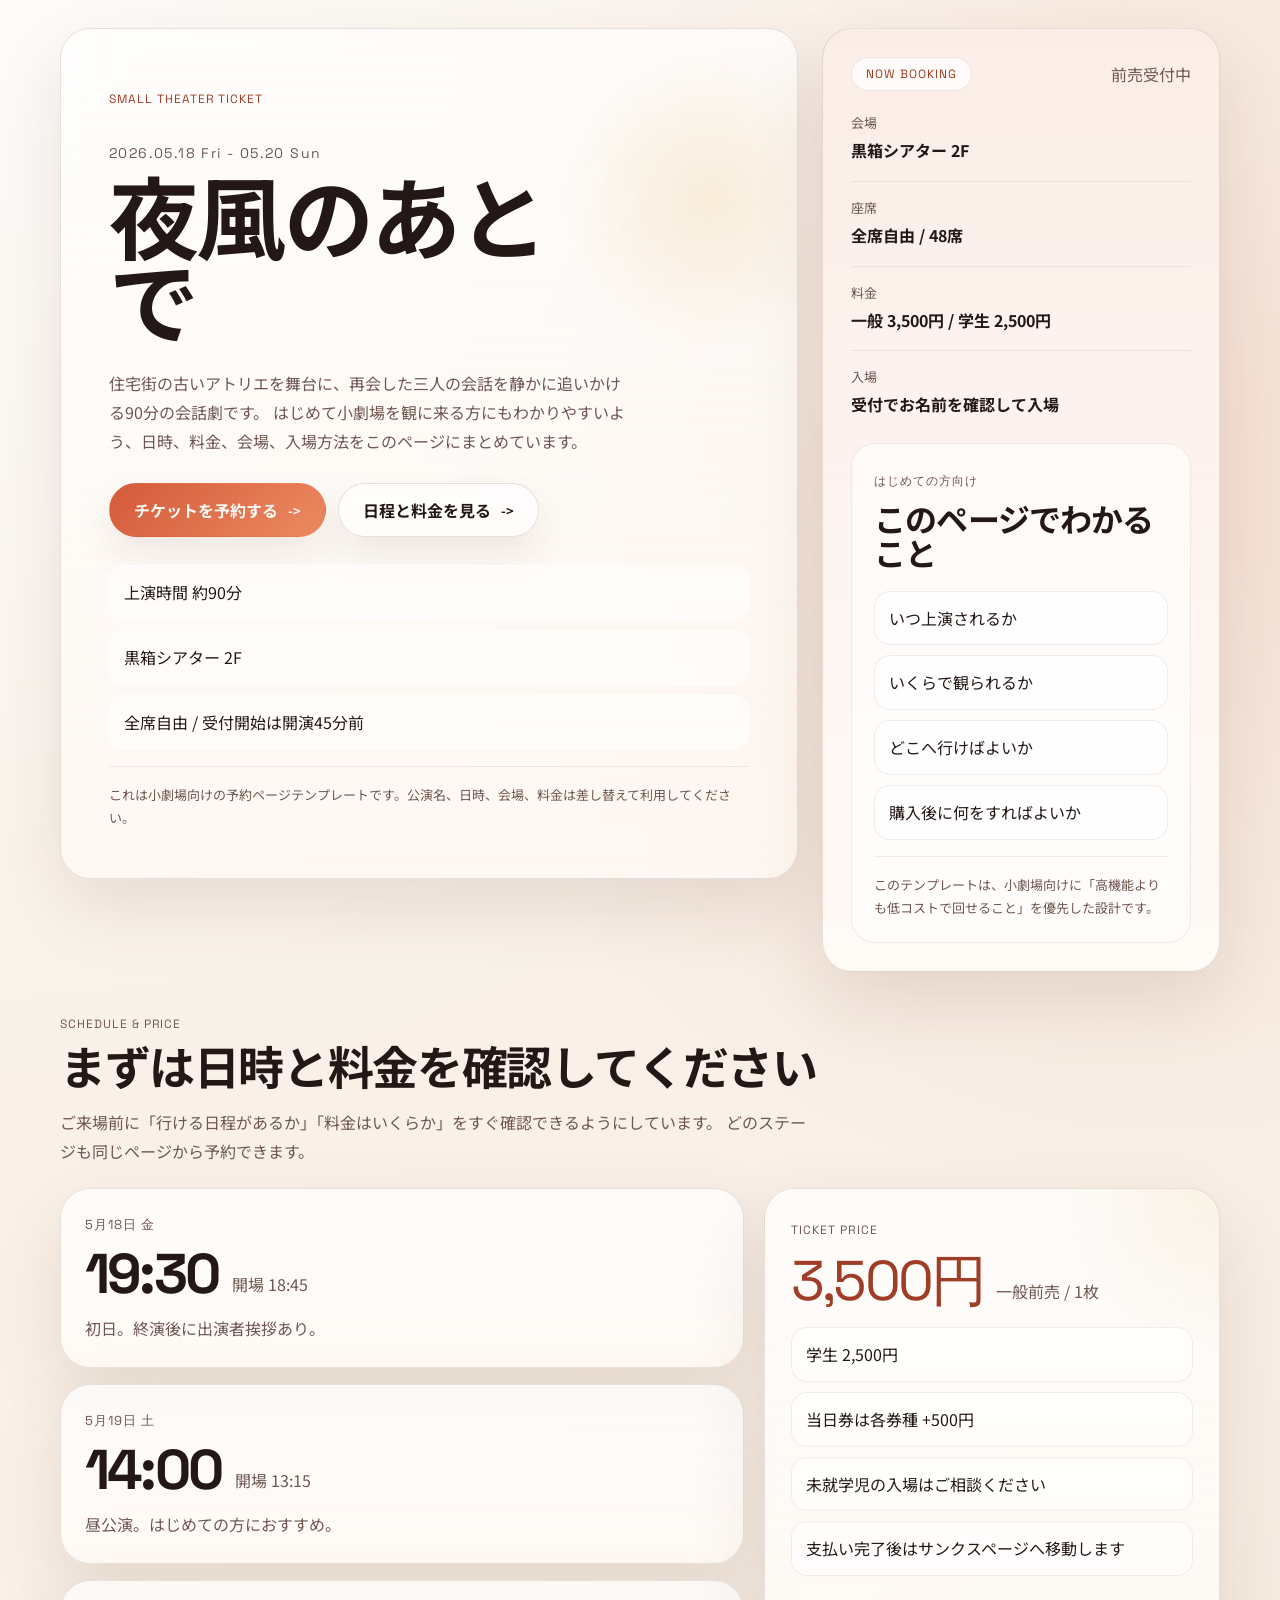
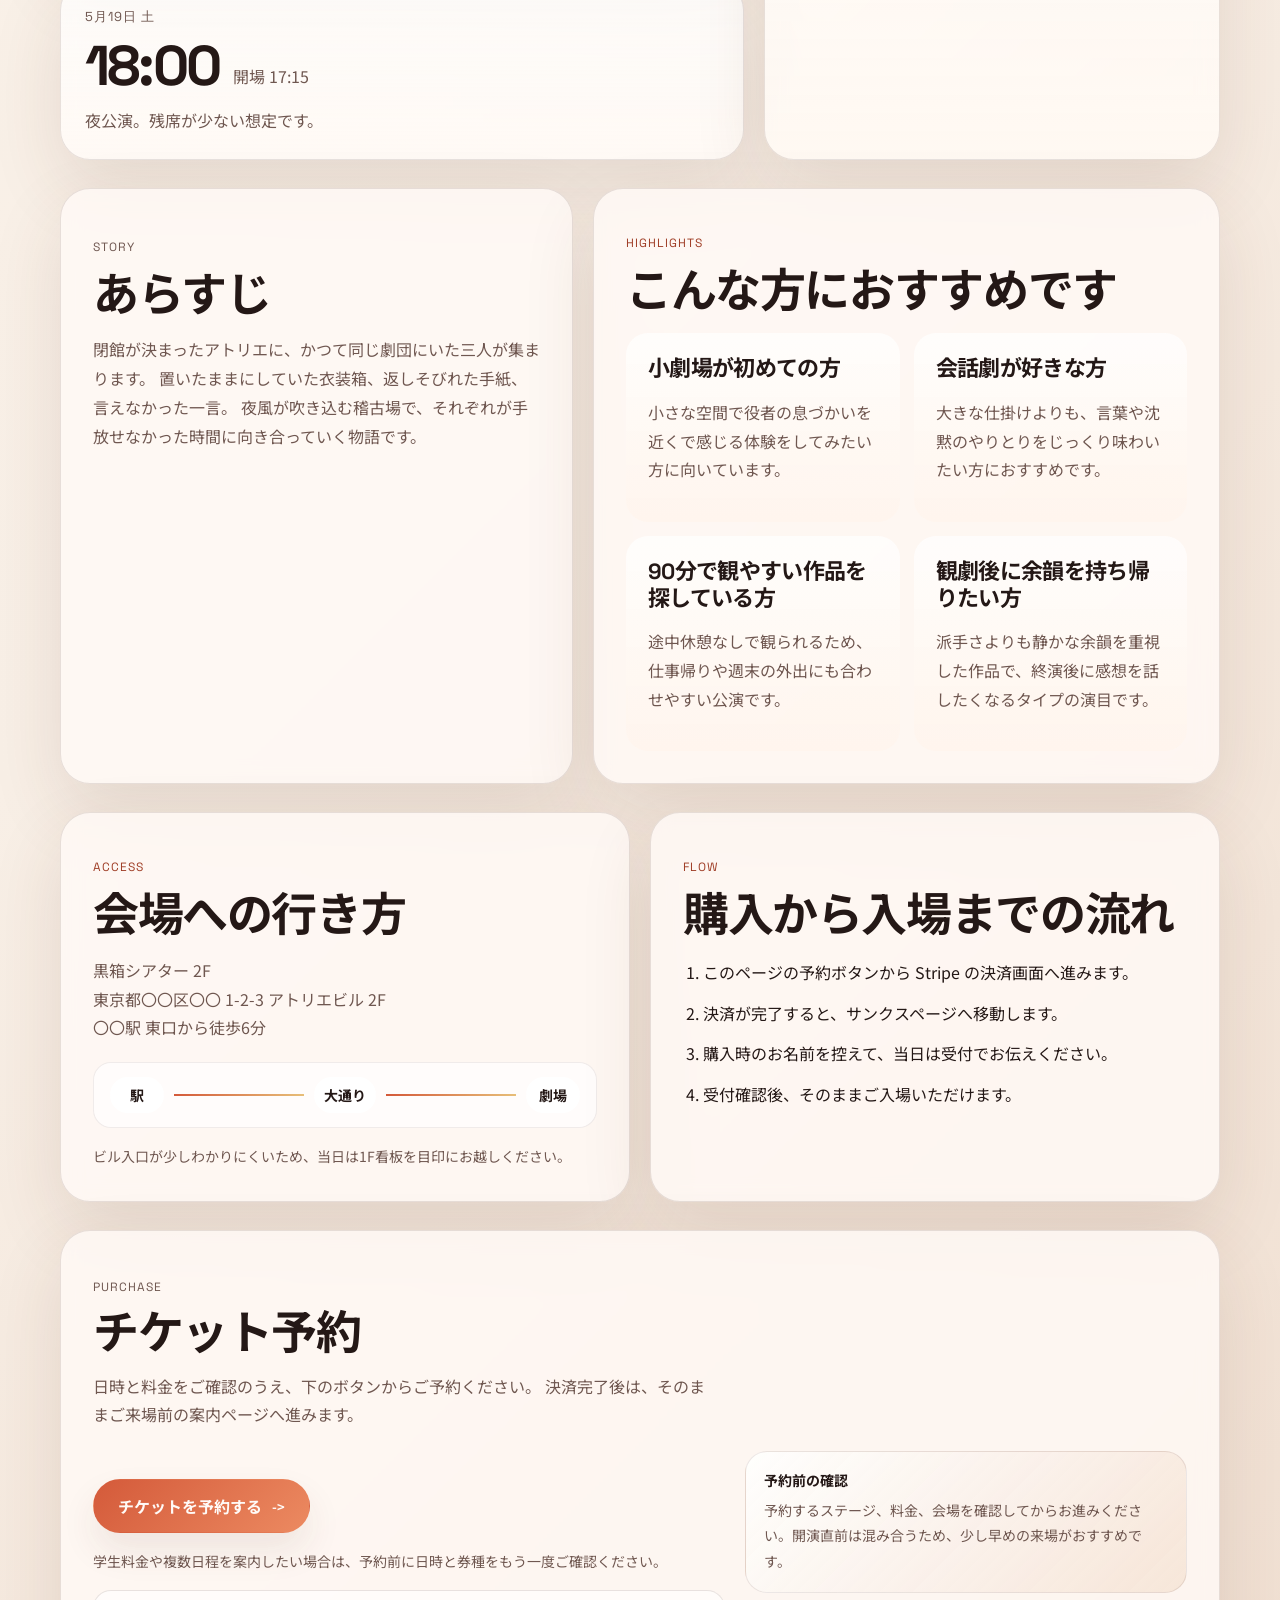
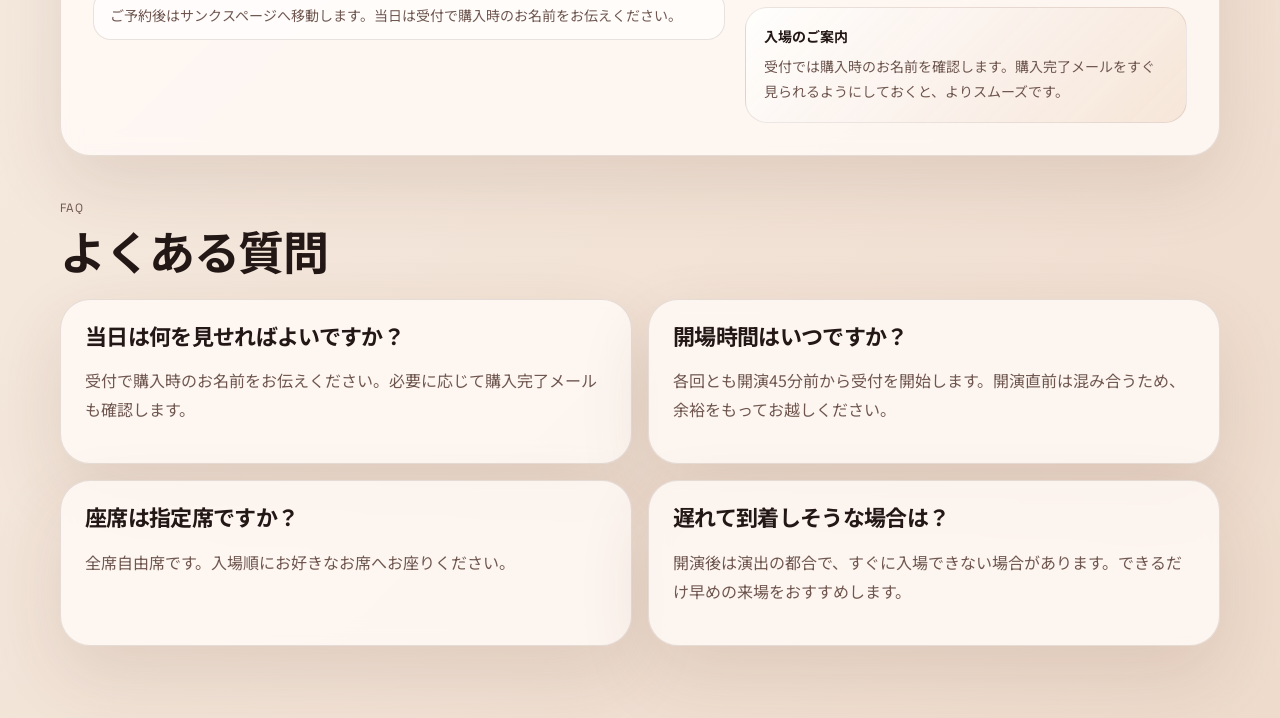
==== index.html @ cd2df30a "Initial commit" ====
<!doctype html>
<html lang="ja">
  <head>
    <meta charset="UTF-8" />
    <meta name="viewport" content="width=device-width, initial-scale=1.0" />
    <title>小劇場公演「夜風のあとで」チケット予約</title>
    <meta
      name="description"
      content="小劇場公演『夜風のあとで』のチケット予約ページです。日程、料金、会場、入場方法をわかりやすく案内しています。"
    />
    <meta property="og:type" content="website" />
    <meta property="og:title" content="小劇場公演『夜風のあとで』チケット予約" />
    <meta
      property="og:description"
      content="小劇場向けのシンプルなチケット予約ページテンプレートです。日時、料金、会場、入場方法をわかりやすく案内します。"
    />
    <link rel="preconnect" href="https://fonts.googleapis.com" />
    <link rel="preconnect" href="https://fonts.gstatic.com" crossorigin />
    <link
      href="https://fonts.googleapis.com/css2?family=Space+Grotesk:wght@400;500;700&family=Noto+Sans+JP:wght@400;500;700&display=swap"
      rel="stylesheet"
    />
    <link rel="stylesheet" href="./styles.css" />
  </head>
  <body>
    <div class="page-shell">
      <header class="hero">
        <div class="hero-copy">
          <!-- TODO: 公演名・日程・導入文を自分の公演情報に差し替える -->
          <p class="eyebrow">Small Theater Ticket</p>
          <p class="hero-date">2026.05.18 Fri - 05.20 Sun</p>
          <h1>夜風のあとで</h1>
          <p class="hero-lead">
            住宅街の古いアトリエを舞台に、再会した三人の会話を静かに追いかける90分の会話劇です。
            はじめて小劇場を観に来る方にもわかりやすいよう、日時、料金、会場、入場方法をこのページにまとめています。
          </p>
          <div class="hero-actions">
            <a class="button button-primary" href="#purchase">チケットを予約する</a>
            <a class="button button-secondary" href="#schedule">日程と料金を見る</a>
          </div>
          <ul class="hero-points">
            <li>上演時間 約90分</li>
            <li>黒箱シアター 2F</li>
            <li>全席自由 / 受付開始は開演45分前</li>
          </ul>
          <p class="operator-note">
            これは小劇場向けの予約ページテンプレートです。公演名、日時、会場、料金は差し替えて利用してください。
          </p>
        </div>

        <aside class="ticket-panel" aria-label="公演概要">
          <div class="ticket-panel-head">
            <span class="badge">Now Booking</span>
            <p class="ticket-status">前売受付中</p>
          </div>
          <!-- TODO: 会場・座席・料金・入場方法を実際の案内に差し替える -->
          <dl class="ticket-meta">
            <div>
              <dt>会場</dt>
              <dd>黒箱シアター 2F</dd>
            </div>
            <div>
              <dt>座席</dt>
              <dd>全席自由 / 48席</dd>
            </div>
            <div>
              <dt>料金</dt>
              <dd>一般 3,500円 / 学生 2,500円</dd>
            </div>
            <div>
              <dt>入場</dt>
              <dd>受付でお名前を確認して入場</dd>
            </div>
          </dl>
          <div class="ticket-card">
            <p class="mini-label">はじめての方向け</p>
            <h2>このページでわかること</h2>
            <ul class="info-list">
              <li>いつ上演されるか</li>
              <li>いくらで観られるか</li>
              <li>どこへ行けばよいか</li>
              <li>購入後に何をすればよいか</li>
            </ul>
            <p class="operator-note">
              このテンプレートは、小劇場向けに「高機能よりも低コストで回せること」を優先した設計です。
            </p>
          </div>
        </aside>
      </header>

      <main>
        <section class="section schedule-section" id="schedule">
          <div class="section-heading">
            <p class="section-label">Schedule & Price</p>
            <h2>まずは日時と料金を確認してください</h2>
            <p>
              ご来場前に「行ける日程があるか」「料金はいくらか」をすぐ確認できるようにしています。
              どのステージも同じページから予約できます。
            </p>
          </div>

          <div class="schedule-grid">
            <div class="schedule-board">
              <!-- TODO: 日程ごとの日時・開場時間・注意書きを差し替える -->
              <article class="schedule-card">
                <p class="schedule-day">5月18日 金</p>
                <div class="schedule-time">
                  <strong>19:30</strong>
                  <span>開場 18:45</span>
                </div>
                <p class="schedule-note">初日。終演後に出演者挨拶あり。</p>
              </article>
              <article class="schedule-card">
                <p class="schedule-day">5月19日 土</p>
                <div class="schedule-time">
                  <strong>14:00</strong>
                  <span>開場 13:15</span>
                </div>
                <p class="schedule-note">昼公演。はじめての方におすすめ。</p>
              </article>
              <article class="schedule-card">
                <p class="schedule-day">5月19日 土</p>
                <div class="schedule-time">
                  <strong>18:00</strong>
                  <span>開場 17:15</span>
                </div>
                <p class="schedule-note">夜公演。残席が少ない想定です。</p>
              </article>
            </div>

            <div class="price-card">
              <!-- TODO: 券種と料金を実際の内容に差し替える -->
              <p class="mini-label">Ticket Price</p>
              <div class="price-row">
                <span class="price">3,500円</span>
                <span class="tax-note">一般前売 / 1枚</span>
              </div>
              <ul class="check-list">
                <li>学生 2,500円</li>
                <li>当日券は各券種 +500円</li>
                <li>未就学児の入場はご相談ください</li>
                <li>支払い完了後はサンクスページへ移動します</li>
              </ul>
            </div>
          </div>
        </section>

        <section class="section story-section">
          <div class="story-card story-copy">
            <p class="section-label">Story</p>
            <h2>あらすじ</h2>
            <p>
              閉館が決まったアトリエに、かつて同じ劇団にいた三人が集まります。
              置いたままにしていた衣装箱、返しそびれた手紙、言えなかった一言。
              夜風が吹き込む稽古場で、それぞれが手放せなかった時間に向き合っていく物語です。
            </p>
          </div>

          <div class="story-card highlights-card">
            <p class="section-label">Highlights</p>
            <h2>こんな方におすすめです</h2>
            <div class="feature-grid">
              <article class="feature-card">
                <h3>小劇場が初めての方</h3>
                <p>小さな空間で役者の息づかいを近くで感じる体験をしてみたい方に向いています。</p>
              </article>
              <article class="feature-card">
                <h3>会話劇が好きな方</h3>
                <p>大きな仕掛けよりも、言葉や沈黙のやりとりをじっくり味わいたい方におすすめです。</p>
              </article>
              <article class="feature-card">
                <h3>90分で観やすい作品を探している方</h3>
                <p>途中休憩なしで観られるため、仕事帰りや週末の外出にも合わせやすい公演です。</p>
              </article>
              <article class="feature-card">
                <h3>観劇後に余韻を持ち帰りたい方</h3>
                <p>派手さよりも静かな余韻を重視した作品で、終演後に感想を話したくなるタイプの演目です。</p>
              </article>
            </div>
          </div>
        </section>

        <section class="section guide-section">
          <div class="guide-layout">
            <article class="guide-card access-card">
              <!-- TODO: 会場住所とアクセス情報を実際の内容に差し替える -->
              <p class="section-label">Access</p>
              <h2>会場への行き方</h2>
              <p class="guide-text">
                黒箱シアター 2F<br />
                東京都〇〇区〇〇 1-2-3 アトリエビル 2F<br />
                〇〇駅 東口から徒歩6分
              </p>
              <div class="route-box">
                <span class="route-stop">駅</span>
                <span class="route-line"></span>
                <span class="route-stop">大通り</span>
                <span class="route-line"></span>
                <span class="route-stop">劇場</span>
              </div>
              <p class="helper">
                ビル入口が少しわかりにくいため、当日は1F看板を目印にお越しください。
              </p>
            </article>

            <article class="guide-card flow-card">
              <!-- TODO: 受付方法や当日の流れを自分たちの運用に合わせて調整する -->
              <p class="section-label">Flow</p>
              <h2>購入から入場までの流れ</h2>
              <ol class="flow-list">
                <li>このページの予約ボタンから Stripe の決済画面へ進みます。</li>
                <li>決済が完了すると、サンクスページへ移動します。</li>
                <li>購入時のお名前を控えて、当日は受付でお伝えください。</li>
                <li>受付確認後、そのままご入場いただけます。</li>
              </ol>
            </article>
          </div>
        </section>

        <section class="section purchase-section" id="purchase">
          <div class="purchase-card">
            <div class="section-heading compact">
              <p class="section-label">Purchase</p>
              <h2>チケット予約</h2>
              <p>
                日時と料金をご確認のうえ、下のボタンからご予約ください。
                決済完了後は、そのままご来場前の案内ページへ進みます。
              </p>
            </div>

            <div class="purchase-layout">
              <div>
                <div class="purchase-actions">
                  <!-- TODO: script.js の paymentLinkUrl を設定して予約導線を有効化する -->
                  <a
                    id="payment-link-button"
                    class="button button-primary"
                    href="https://buy.stripe.com/test_placeholder"
                    target="_blank"
                    rel="noreferrer"
                  >
                    チケットを予約する
                  </a>
                </div>
                <p class="helper">
                  学生料金や複数日程を案内したい場合は、予約前に日時と券種をもう一度ご確認ください。
                </p>
                <div class="notice-box">
                  ご予約後はサンクスページへ移動します。当日は受付で購入時のお名前をお伝えください。
                </div>
              </div>

              <div class="purchase-side">
                <div class="simple-note" aria-label="予約前の確認">
                  <strong>予約前の確認</strong>
                  <p>
                    予約するステージ、料金、会場を確認してからお進みください。開演直前は混み合うため、少し早めの来場がおすすめです。
                  </p>
                </div>
                <div class="simple-note" aria-label="入場のご案内">
                  <strong>入場のご案内</strong>
                  <p>
                    受付では購入時のお名前を確認します。購入完了メールをすぐ見られるようにしておくと、よりスムーズです。
                  </p>
                </div>
              </div>
            </div>
          </div>
        </section>

        <section class="section faq-section">
          <div class="section-heading compact">
            <p class="section-label">FAQ</p>
            <h2>よくある質問</h2>
          </div>
          <!-- TODO: FAQ は実際の公演で聞かれそうな内容に差し替える -->
          <div class="faq-list">
            <article>
              <h3>当日は何を見せればよいですか？</h3>
              <p>受付で購入時のお名前をお伝えください。必要に応じて購入完了メールも確認します。</p>
            </article>
            <article>
              <h3>開場時間はいつですか？</h3>
              <p>各回とも開演45分前から受付を開始します。開演直前は混み合うため、余裕をもってお越しください。</p>
            </article>
            <article>
              <h3>座席は指定席ですか？</h3>
              <p>全席自由席です。入場順にお好きなお席へお座りください。</p>
            </article>
            <article>
              <h3>遅れて到着しそうな場合は？</h3>
              <p>開演後は演出の都合で、すぐに入場できない場合があります。できるだけ早めの来場をおすすめします。</p>
            </article>
          </div>
        </section>
      </main>
    </div>

    <script src="./script.js"></script>
  </body>
</html>
---- styles.css ----
:root {
  --bg: #f8efe6;
  --bg-strong: #f3dfcf;
  --surface: rgba(255, 250, 246, 0.84);
  --surface-strong: #fffaf6;
  --text: #241816;
  --muted: #6f5750;
  --line: rgba(71, 36, 31, 0.12);
  --accent: #d45a3a;
  --accent-dark: #9f3d26;
  --accent-soft: rgba(212, 90, 58, 0.12);
  --accent-gold: #e7be78;
  --shadow: 0 28px 72px rgba(92, 46, 34, 0.12);
  --shadow-soft: 0 18px 36px rgba(92, 46, 34, 0.09);
}

* {
  box-sizing: border-box;
}

html {
  scroll-behavior: smooth;
}

body {
  margin: 0;
  min-height: 100vh;
  color: var(--text);
  font-family: "Noto Sans JP", sans-serif;
  background:
    radial-gradient(circle at top left, rgba(255, 255, 255, 0.72), transparent 28%),
    radial-gradient(circle at 88% 12%, rgba(212, 90, 58, 0.12), transparent 20%),
    linear-gradient(135deg, #fbf3ea 0%, #f8efe6 46%, #eedbcc 100%);
}

body::before {
  content: "";
  position: fixed;
  inset: 0;
  pointer-events: none;
  background-image:
    linear-gradient(rgba(255, 255, 255, 0.18) 1px, transparent 1px),
    linear-gradient(90deg, rgba(255, 255, 255, 0.12) 1px, transparent 1px);
  background-size: 36px 36px;
  mask-image: linear-gradient(180deg, rgba(0, 0, 0, 0.28), transparent 78%);
  opacity: 0.45;
}

a {
  color: inherit;
  text-decoration: none;
}

.page-shell {
  width: min(1160px, calc(100% - 32px));
  margin: 0 auto;
  padding: 28px 0 72px;
}

.hero,
.section {
  position: relative;
}

.hero {
  display: grid;
  grid-template-columns: minmax(0, 1.3fr) minmax(320px, 0.7fr);
  gap: 24px;
  align-items: start;
}

.hero-copy,
.ticket-panel,
.story-card,
.guide-card,
.purchase-card,
.faq-list article,
.schedule-card,
.price-card {
  border: 1px solid var(--line);
  border-radius: 30px;
  background: var(--surface);
  backdrop-filter: blur(10px);
  box-shadow: var(--shadow);
}

.hero-copy {
  padding: 48px;
  overflow: hidden;
  background:
    radial-gradient(circle at 88% 20%, rgba(231, 190, 120, 0.22), transparent 16%),
    linear-gradient(180deg, rgba(255, 255, 255, 0.62), rgba(255, 249, 243, 0.84));
}

.ticket-panel {
  position: sticky;
  top: 20px;
  padding: 28px;
  background:
    linear-gradient(180deg, rgba(212, 90, 58, 0.08), rgba(255, 250, 246, 0.94)),
    var(--surface-strong);
}

.eyebrow,
.section-label,
.badge,
.mini-label {
  display: inline-block;
  font-family: "Space Grotesk", sans-serif;
  letter-spacing: 0.08em;
  text-transform: uppercase;
  font-size: 12px;
}

.eyebrow,
.section-label {
  color: var(--accent-dark);
}

.hero-date {
  margin: 18px 0 0;
  font-family: "Space Grotesk", sans-serif;
  font-size: 14px;
  letter-spacing: 0.1em;
  color: var(--muted);
}

h1,
h2,
h3 {
  margin: 0;
  font-family: "Space Grotesk", "Noto Sans JP", sans-serif;
  letter-spacing: -0.03em;
}

h1 {
  margin-top: 14px;
  font-size: clamp(44px, 8vw, 90px);
  line-height: 0.94;
  max-width: 8ch;
}

h2 {
  font-size: clamp(28px, 4vw, 46px);
  line-height: 1.06;
}

h3 {
  font-size: 22px;
  line-height: 1.2;
}

p,
li,
dd {
  line-height: 1.8;
}

.hero-lead,
.section-heading p,
.story-copy p,
.guide-text,
.helper,
.faq-list p,
.feature-card p,
.schedule-note,
.simple-note p {
  color: var(--muted);
}

.hero-lead {
  margin: 20px 0 0;
  max-width: 58ch;
}

.hero-actions,
.purchase-actions {
  display: flex;
  flex-wrap: wrap;
  gap: 12px;
  margin-top: 28px;
}

.button {
  display: inline-flex;
  align-items: center;
  justify-content: center;
  gap: 10px;
  min-height: 54px;
  padding: 0 24px;
  border-radius: 999px;
  border: 1px solid transparent;
  font-weight: 700;
  box-shadow: var(--shadow-soft);
  cursor: pointer;
  transition:
    transform 160ms ease,
    box-shadow 160ms ease,
    background 160ms ease,
    border-color 160ms ease;
}

.button:hover {
  transform: translateY(-2px);
  box-shadow: 0 22px 40px rgba(92, 46, 34, 0.14);
}

.button::after {
  content: "->";
  font-size: 13px;
}

.button-primary {
  background: linear-gradient(135deg, var(--accent), #ec8a61);
  color: #fffaf7;
}

.button-primary:hover {
  background: linear-gradient(135deg, var(--accent-dark), var(--accent));
}

.button-secondary {
  background: rgba(255, 255, 255, 0.7);
  border-color: rgba(71, 36, 31, 0.14);
}

.hero-points,
.info-list,
.check-list,
.flow-list,
.faq-list {
  padding: 0;
  margin: 0;
}

.hero-points {
  list-style: none;
  display: grid;
  gap: 10px;
  margin-top: 28px;
}

.hero-points li {
  padding: 12px 14px;
  border-radius: 16px;
  background: rgba(255, 255, 255, 0.54);
  border: 1px solid rgba(255, 255, 255, 0.58);
}

.ticket-panel-head {
  display: flex;
  justify-content: space-between;
  gap: 12px;
  align-items: center;
}

.badge {
  padding: 8px 14px;
  border-radius: 999px;
  color: var(--accent-dark);
  background: rgba(255, 255, 255, 0.76);
  border: 1px solid rgba(159, 61, 38, 0.12);
}

.ticket-status,
.mini-label {
  margin: 0;
  color: var(--muted);
}

.ticket-meta {
  margin: 22px 0 0;
  display: grid;
  gap: 16px;
}

.ticket-meta div {
  display: grid;
  gap: 4px;
  padding-bottom: 16px;
  border-bottom: 1px solid rgba(71, 36, 31, 0.08);
}

.ticket-meta div:last-child {
  border-bottom: 0;
  padding-bottom: 0;
}

.ticket-meta dt {
  color: var(--muted);
  font-size: 13px;
}

.ticket-meta dd {
  margin: 0;
  font-weight: 700;
}

.ticket-card {
  margin-top: 24px;
  padding: 22px;
  border-radius: 24px;
  background: rgba(255, 255, 255, 0.58);
  border: 1px solid rgba(71, 36, 31, 0.08);
}

.ticket-card h2 {
  margin-top: 12px;
  font-size: clamp(24px, 3vw, 32px);
}

.operator-note {
  margin: 16px 0 0;
  padding-top: 16px;
  border-top: 1px solid rgba(71, 36, 31, 0.08);
  font-size: 13px;
  color: var(--muted);
}

.info-list,
.check-list {
  list-style: none;
  display: grid;
  gap: 10px;
  margin-top: 18px;
}

.info-list li,
.check-list li {
  padding: 12px 14px;
  border-radius: 16px;
  background: rgba(255, 255, 255, 0.72);
  border: 1px solid rgba(71, 36, 31, 0.08);
}

.section {
  margin-top: 28px;
}

.section-heading {
  max-width: 760px;
}

.section-heading h2 {
  margin-top: 10px;
}

.section-heading p {
  margin: 14px 0 0;
}

.section-heading.compact {
  max-width: 620px;
}

.schedule-grid {
  display: grid;
  grid-template-columns: minmax(0, 1.2fr) minmax(300px, 0.8fr);
  gap: 20px;
  margin-top: 22px;
}

.schedule-board {
  display: grid;
  gap: 16px;
}

.schedule-card {
  padding: 24px;
  background:
    linear-gradient(180deg, rgba(255, 255, 255, 0.76), rgba(255, 250, 246, 0.92));
}

.schedule-day {
  margin: 0;
  color: var(--muted);
  font-family: "Space Grotesk", sans-serif;
  text-transform: uppercase;
  letter-spacing: 0.08em;
  font-size: 13px;
}

.schedule-time {
  display: flex;
  gap: 14px;
  align-items: end;
  margin-top: 10px;
}

.schedule-time strong,
.price {
  font-family: "Space Grotesk", sans-serif;
  font-size: clamp(34px, 5vw, 56px);
  line-height: 1;
  letter-spacing: -0.05em;
}

.schedule-time span,
.tax-note {
  color: var(--muted);
  padding-bottom: 6px;
}

.schedule-note {
  margin: 12px 0 0;
}

.price-card {
  padding: 26px;
  background:
    radial-gradient(circle at top right, rgba(231, 190, 120, 0.16), transparent 24%),
    linear-gradient(180deg, rgba(255, 255, 255, 0.8), rgba(255, 249, 243, 0.92));
}

.price-row {
  display: flex;
  gap: 12px;
  align-items: end;
  margin-top: 12px;
}

.price {
  color: var(--accent-dark);
}

.story-section {
  display: grid;
  grid-template-columns: 0.9fr 1.1fr;
  gap: 20px;
}

.story-card,
.guide-card,
.purchase-card {
  padding: 32px;
}

.story-copy p {
  margin-top: 16px;
}

.highlights-card .feature-grid {
  display: grid;
  grid-template-columns: repeat(2, minmax(0, 1fr));
  gap: 14px;
  margin-top: 18px;
}

.feature-card {
  padding: 22px;
  border-radius: 22px;
  background:
    linear-gradient(180deg, rgba(255, 255, 255, 0.72), rgba(255, 244, 236, 0.86));
  box-shadow: none;
}

.feature-card h3 {
  margin-bottom: 10px;
}

.guide-layout {
  display: grid;
  grid-template-columns: repeat(2, minmax(0, 1fr));
  gap: 20px;
}

.route-box {
  display: flex;
  align-items: center;
  gap: 10px;
  margin-top: 20px;
  padding: 14px 16px;
  border-radius: 18px;
  background: rgba(255, 255, 255, 0.66);
  border: 1px solid rgba(71, 36, 31, 0.08);
}

.route-stop {
  min-width: 54px;
  padding: 8px 10px;
  text-align: center;
  border-radius: 999px;
  background: #fff;
  font-size: 14px;
  font-weight: 700;
}

.route-line {
  flex: 1;
  height: 2px;
  background: linear-gradient(90deg, var(--accent), var(--accent-gold));
}

.flow-list {
  margin-top: 18px;
  padding-left: 20px;
  display: grid;
  gap: 12px;
}

.purchase-layout {
  display: grid;
  grid-template-columns: minmax(0, 1fr) minmax(280px, 0.7fr);
  gap: 20px;
  margin-top: 22px;
}

.purchase-side {
  display: grid;
  gap: 14px;
}

.helper,
.notice-box,
.simple-note {
  font-size: 14px;
}

.helper {
  margin: 16px 0 0;
}

.notice-box {
  margin-top: 16px;
  padding: 14px 16px;
  border-radius: 18px;
  background: rgba(255, 255, 255, 0.68);
  border: 1px solid var(--line);
  color: var(--muted);
}

.simple-note {
  padding: 18px;
  border-radius: 22px;
  border: 1px solid rgba(71, 36, 31, 0.1);
  background:
    linear-gradient(135deg, rgba(255, 255, 255, 0.84), rgba(243, 223, 207, 0.7));
}

.simple-note strong {
  display: inline-block;
  margin-bottom: 8px;
  font-family: "Space Grotesk", "Noto Sans JP", sans-serif;
}

.simple-note p {
  margin: 0;
}

.faq-list {
  list-style: none;
  display: grid;
  grid-template-columns: repeat(2, minmax(0, 1fr));
  gap: 16px;
  margin-top: 20px;
}

.faq-list article {
  padding: 24px;
}

.faq-list h3 {
  margin-bottom: 10px;
}

@media (max-width: 980px) {
  .hero,
  .schedule-grid,
  .story-section,
  .guide-layout,
  .purchase-layout,
  .faq-list {
    grid-template-columns: 1fr;
  }

  .ticket-panel {
    position: static;
  }
}

@media (max-width: 720px) {
  .page-shell {
    width: min(100% - 20px, 1160px);
    padding-top: 18px;
  }

  .hero-copy,
  .ticket-panel,
  .story-card,
  .guide-card,
  .purchase-card,
  .faq-list article,
  .schedule-card,
  .price-card {
    padding: 22px;
    border-radius: 24px;
  }

  h1 {
    max-width: none;
    font-size: 46px;
  }

  .highlights-card .feature-grid {
    grid-template-columns: 1fr;
  }

  .button {
    width: 100%;
  }

  .route-box {
    flex-wrap: wrap;
  }

  .route-line {
    min-width: 24px;
  }
}
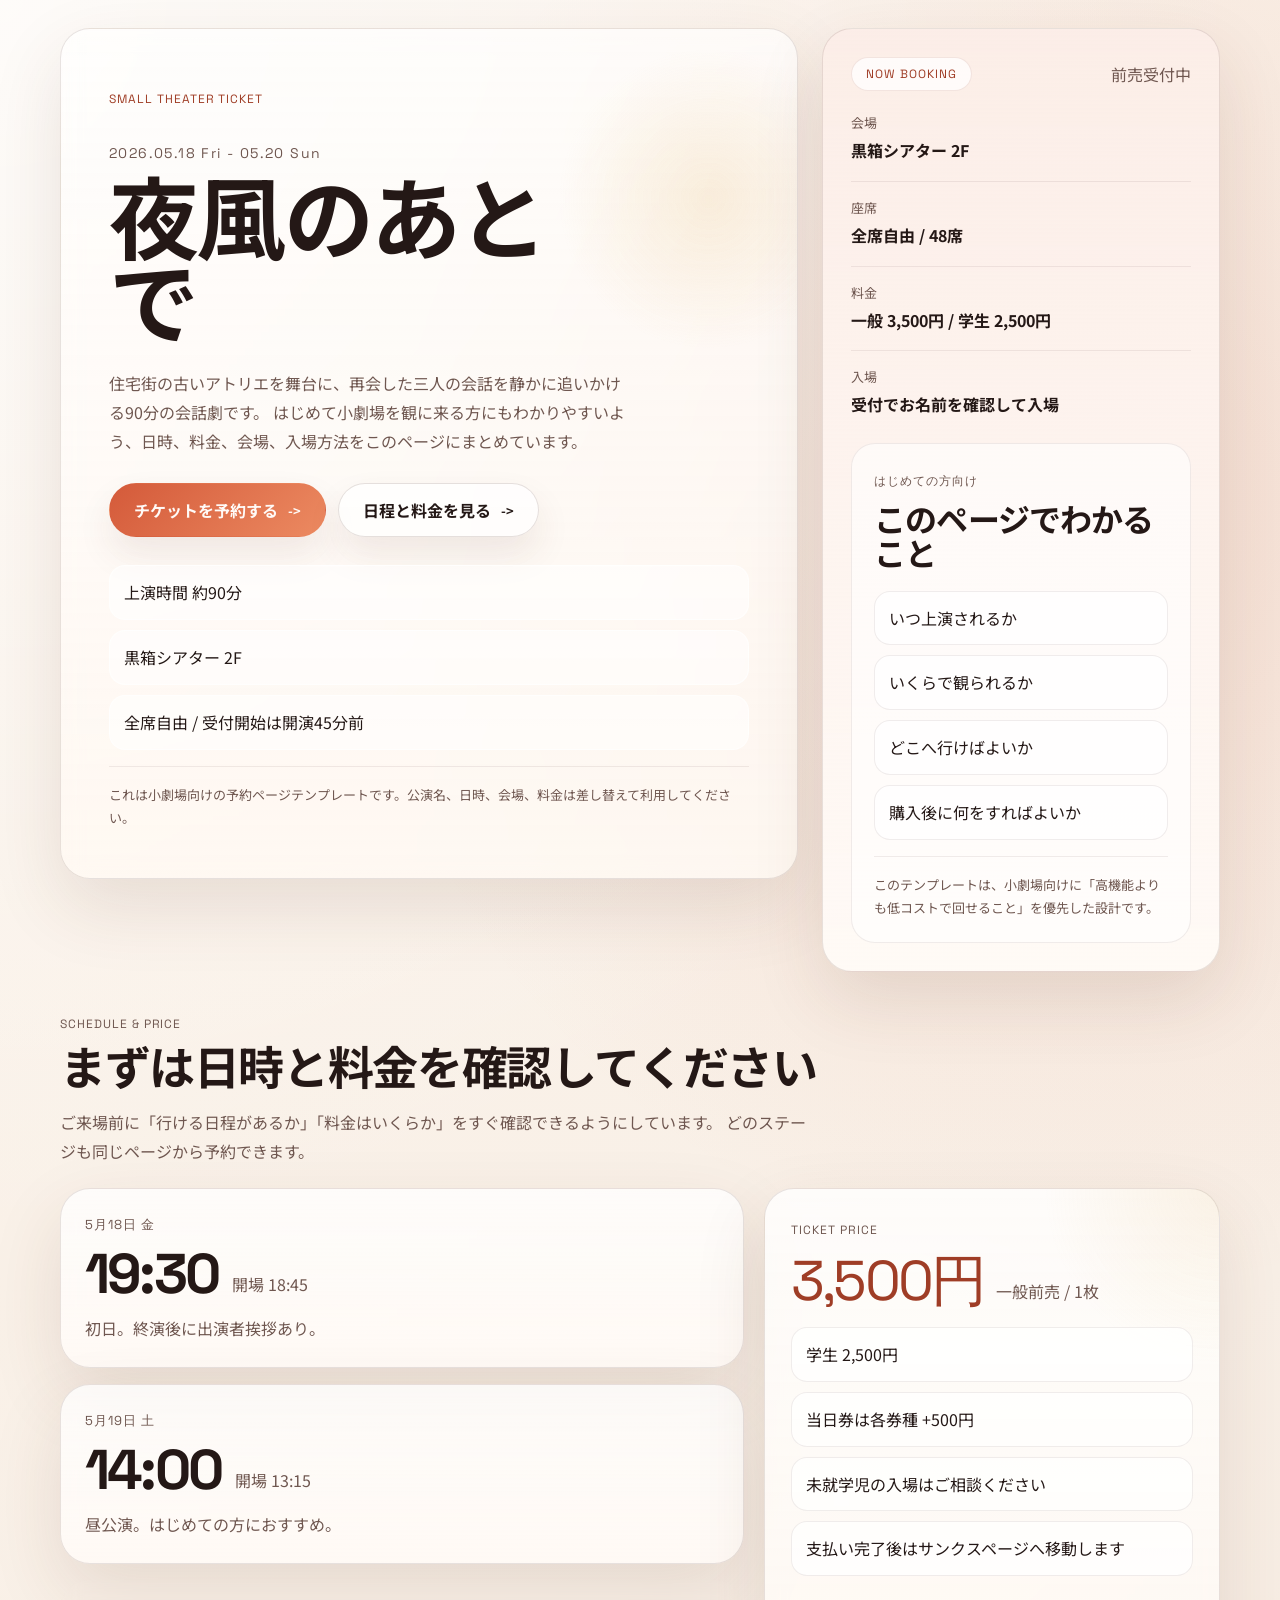
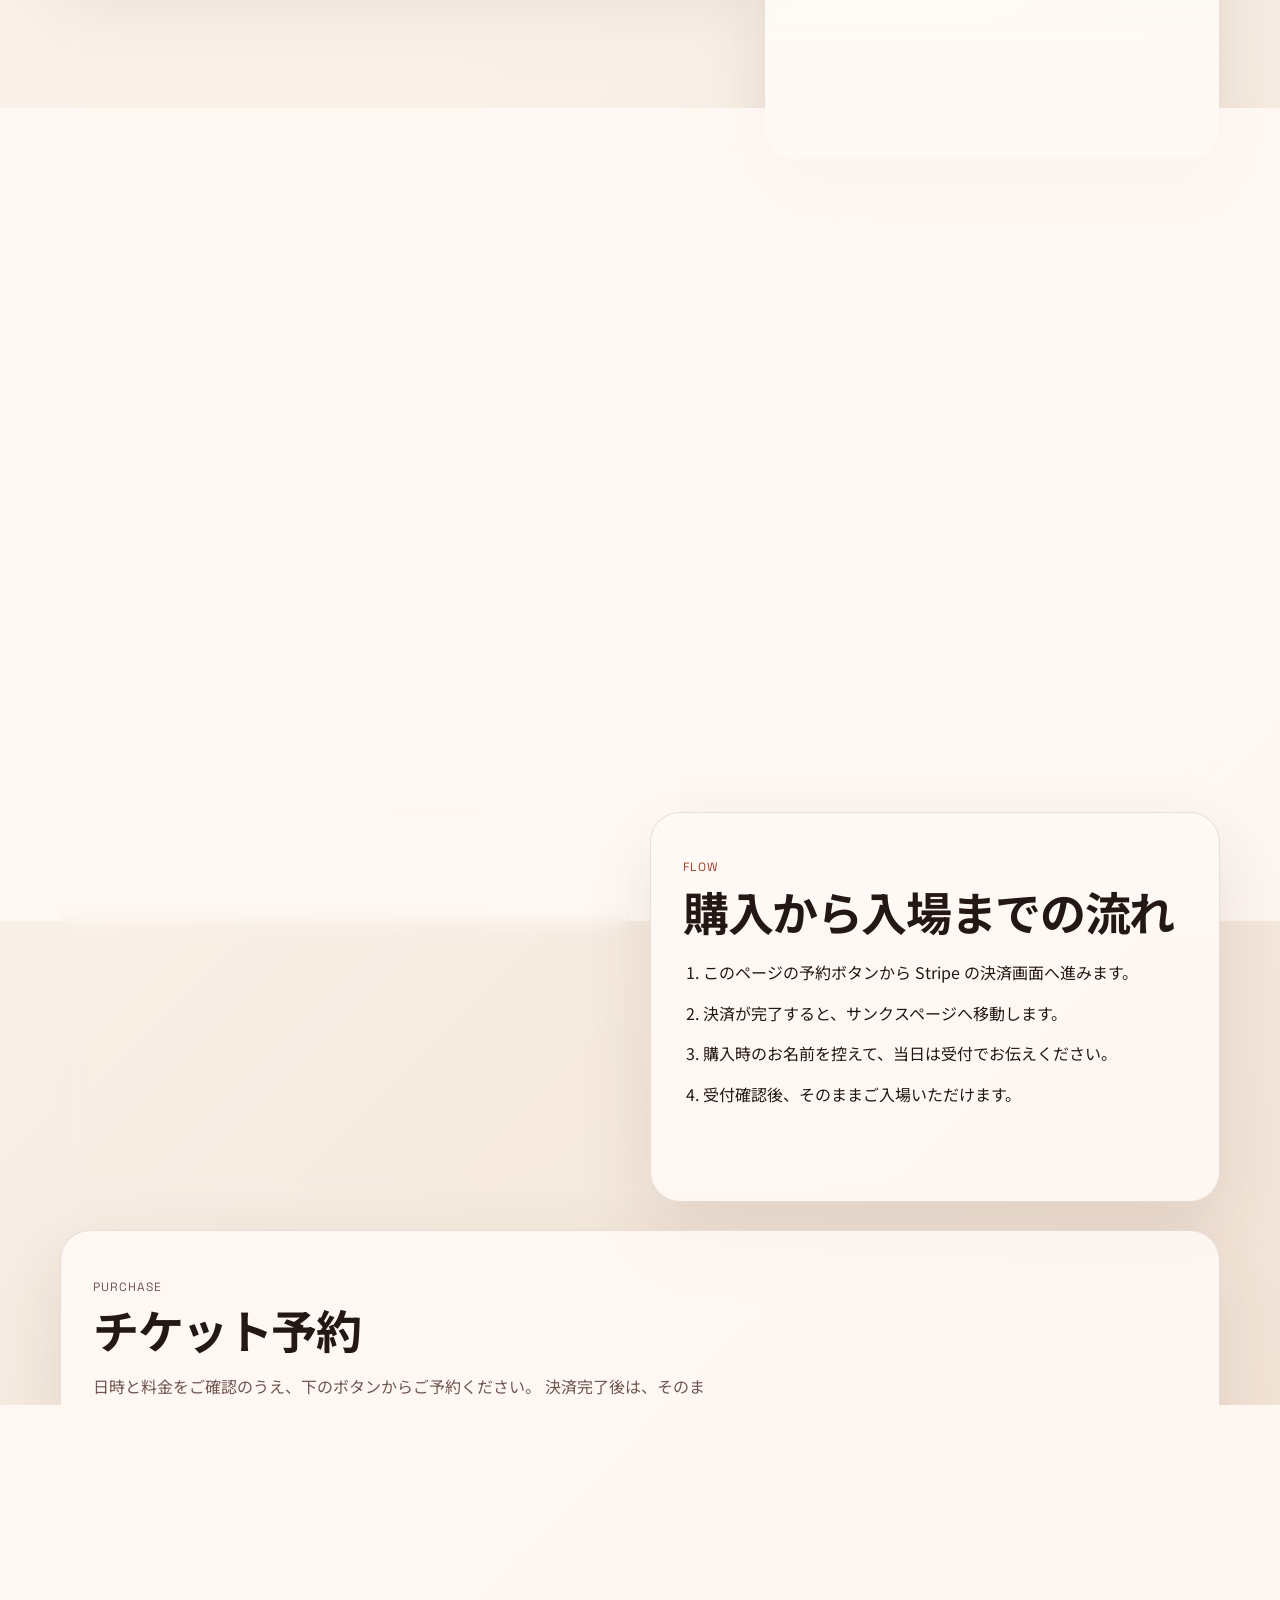
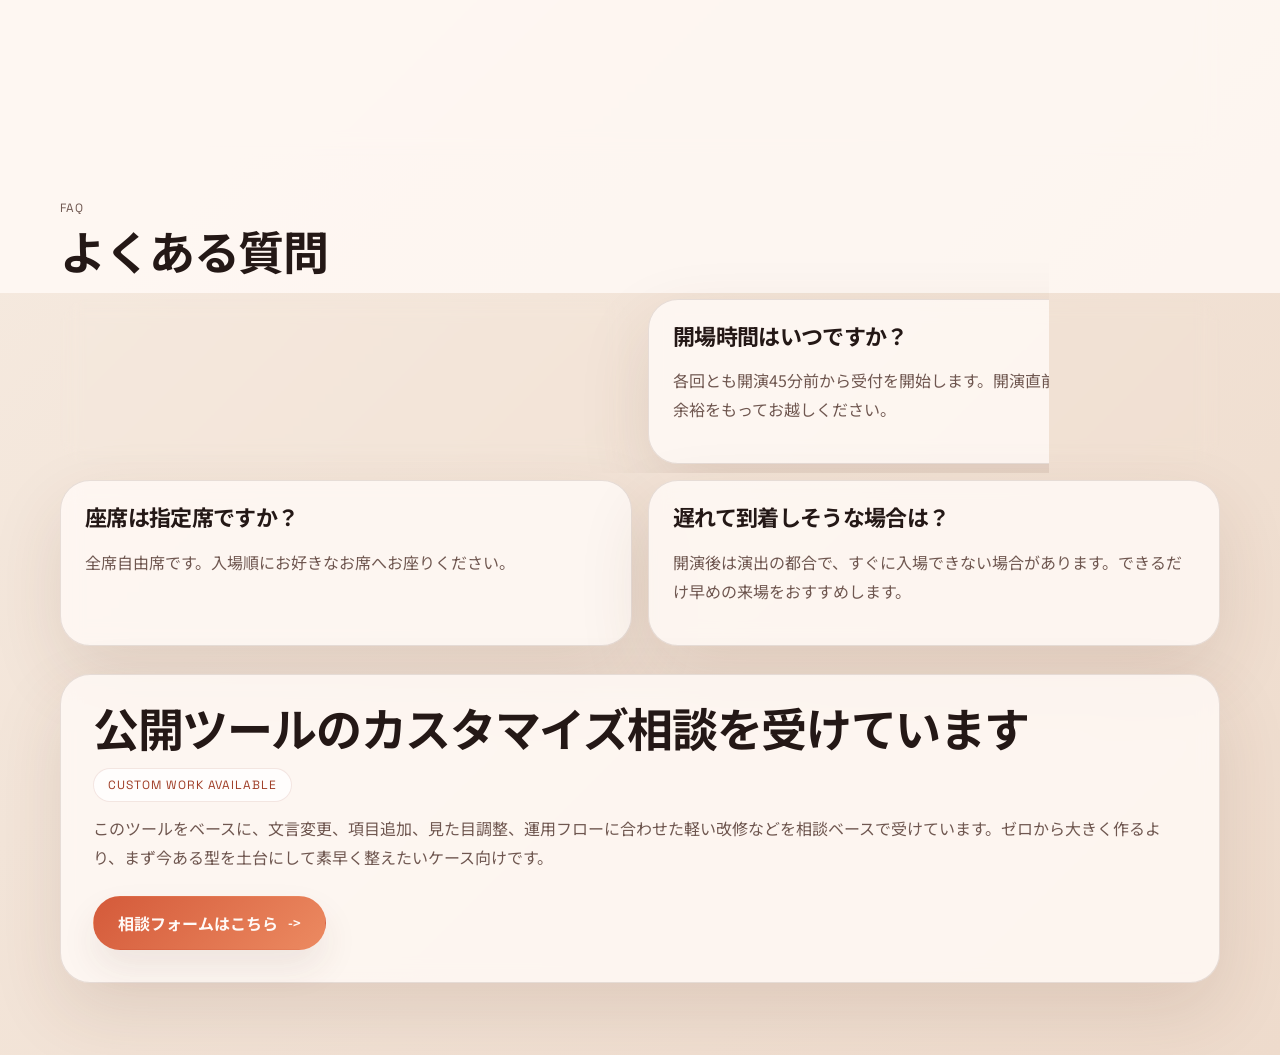
==== commit 70aee427: "Add customization contact card" ====
--- a/index.html
+++ b/index.html
@@ -293,6 +293,19 @@
             </article>
           </div>
         </section>
+
+        <section class="section customize-section" aria-labelledby="customize-title">
+          <div class="customize-card">
+            <div class="customize-card-head">
+              <h2 id="customize-title">公開ツールのカスタマイズ相談を受けています</h2>
+              <span class="customize-badge">custom work available</span>
+            </div>
+            <p>このツールをベースに、文言変更、項目追加、見た目調整、運用フローに合わせた軽い改修などを相談ベースで受けています。ゼロから大きく作るより、まず今ある型を土台にして素早く整えたいケース向けです。</p>
+            <div class="customize-actions">
+              <a class="button button-primary" href="https://docs.google.com/forms/d/e/1FAIpQLSdiC1fGdMA0lqVVoyfGLT9gj6ySGYalV7INjXDvK4qUIppGjA/viewform?usp=publish-editor" target="_blank" rel="noreferrer">相談フォームはこちら</a>
+            </div>
+          </div>
+        </section>
       </main>
     </div>
 
--- a/styles.css
+++ b/styles.css
@@ -563,6 +563,50 @@
   margin-bottom: 10px;
 }
 
+.customize-card {
+  padding: 32px;
+  border: 1px solid var(--line);
+  border-radius: 30px;
+  background: var(--surface);
+  backdrop-filter: blur(10px);
+  box-shadow: var(--shadow);
+}
+
+.customize-card-head {
+  display: flex;
+  flex-wrap: wrap;
+  align-items: center;
+  justify-content: space-between;
+  gap: 12px;
+  margin-bottom: 12px;
+}
+
+.customize-card p {
+  margin: 0;
+  color: var(--muted);
+}
+
+.customize-badge {
+  display: inline-flex;
+  align-items: center;
+  padding: 8px 14px;
+  border-radius: 999px;
+  color: var(--accent-dark);
+  background: rgba(255, 255, 255, 0.76);
+  border: 1px solid rgba(159, 61, 38, 0.12);
+  font-family: "Space Grotesk", sans-serif;
+  letter-spacing: 0.08em;
+  text-transform: uppercase;
+  font-size: 12px;
+}
+
+.customize-actions {
+  display: flex;
+  flex-wrap: wrap;
+  gap: 12px;
+  margin-top: 24px;
+}
+
 @media (max-width: 980px) {
   .hero,
   .schedule-grid,
@@ -589,6 +633,7 @@
   .story-card,
   .guide-card,
   .purchase-card,
+  .customize-card,
   .faq-list article,
   .schedule-card,
   .price-card {
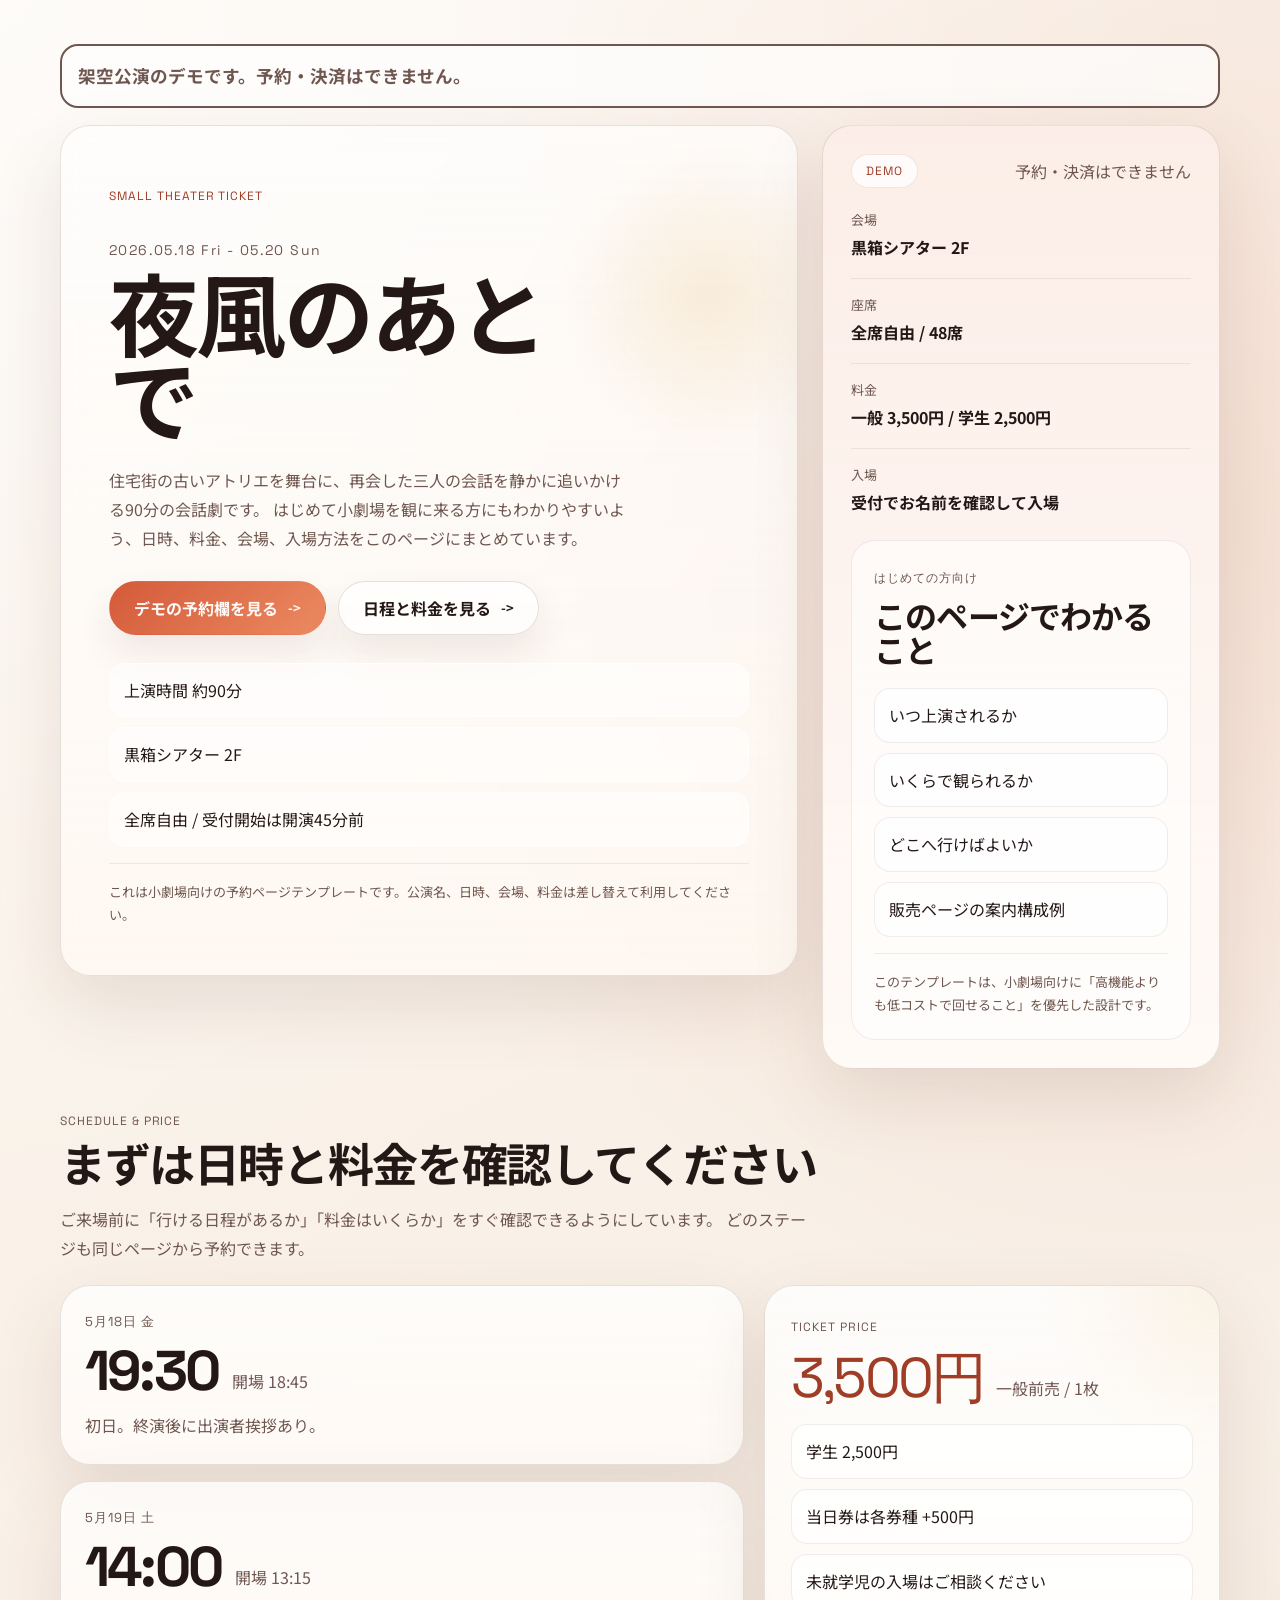
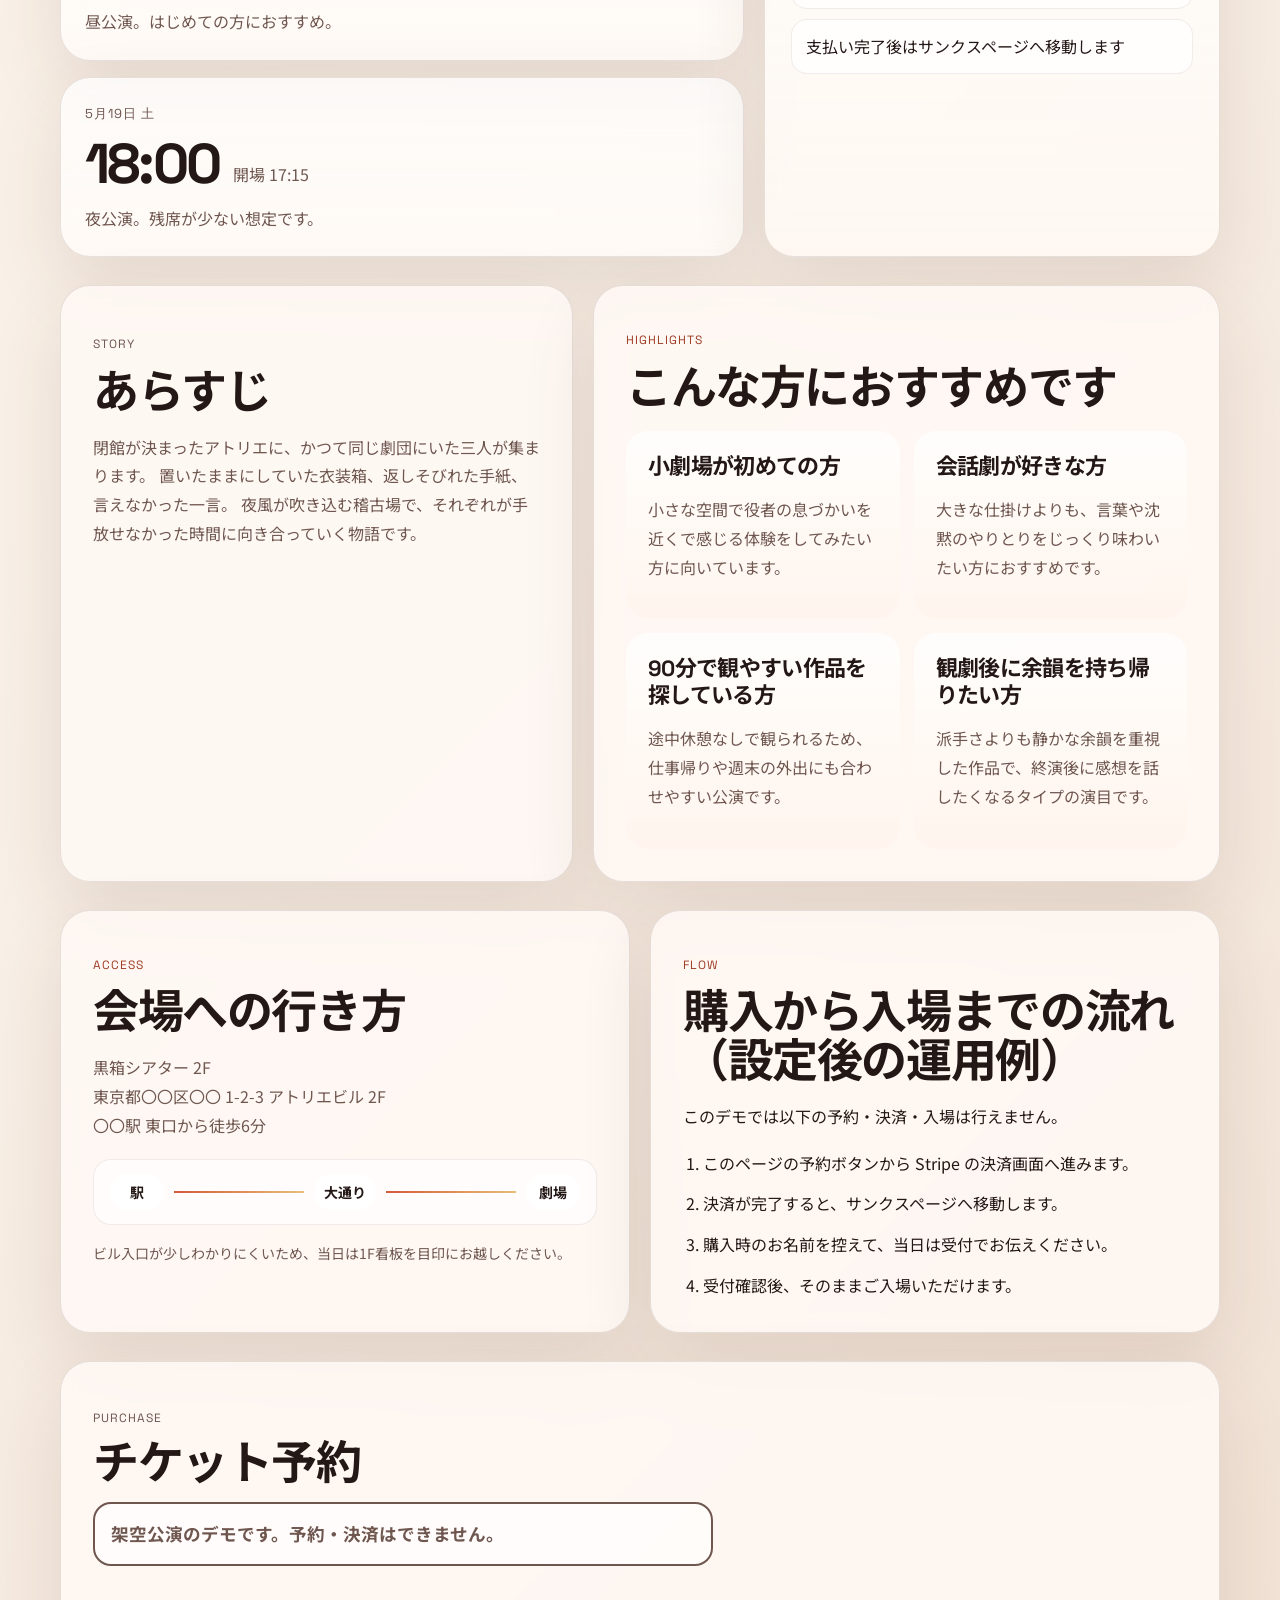
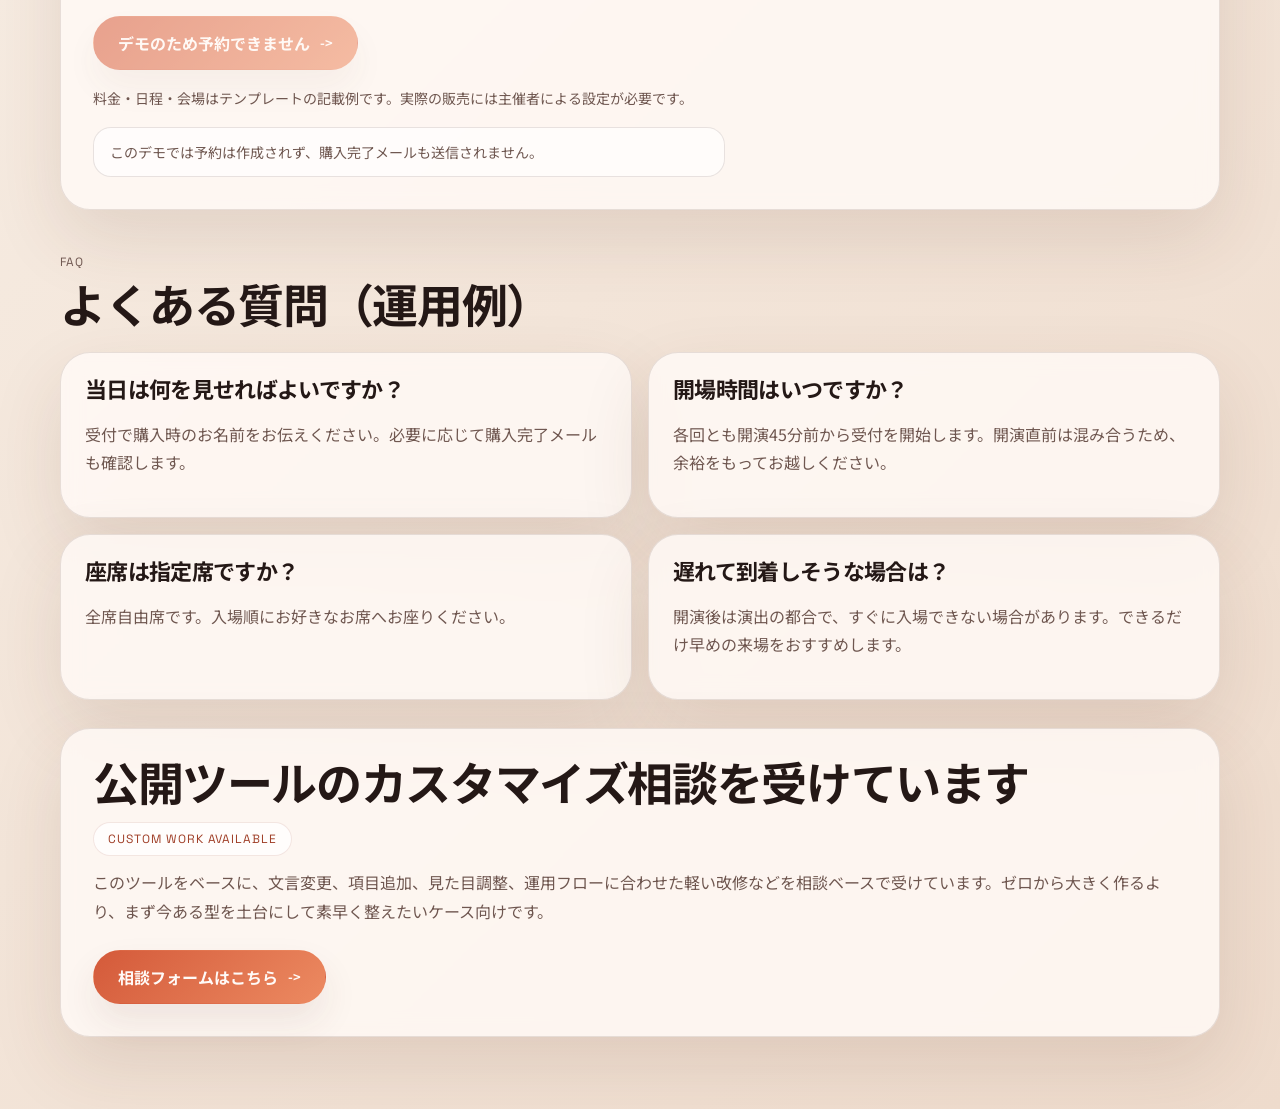
==== commit f0048668: "Disable unconfigured checkout and clearly label fictional demo" ====
--- a/index.html
+++ b/index.html
@@ -3,16 +3,16 @@
   <head>
     <meta charset="UTF-8" />
     <meta name="viewport" content="width=device-width, initial-scale=1.0" />
-    <title>小劇場公演「夜風のあとで」チケット予約</title>
+    <title>架空公演デモ「夜風のあとで」| 小劇場チケット販売テンプレート</title>
     <meta
       name="description"
-      content="小劇場公演『夜風のあとで』のチケット予約ページです。日程、料金、会場、入場方法をわかりやすく案内しています。"
+      content="架空公演のデモです。予約・決済はできません。小劇場チケット販売ページの構成例です。"
     />
     <meta property="og:type" content="website" />
-    <meta property="og:title" content="小劇場公演『夜風のあとで』チケット予約" />
+    <meta property="og:title" content="架空公演デモ『夜風のあとで』" />
     <meta
       property="og:description"
-      content="小劇場向けのシンプルなチケット予約ページテンプレートです。日時、料金、会場、入場方法をわかりやすく案内します。"
+      content="架空公演のデモです。予約・決済はできません。小劇場チケット販売ページの構成例です。"
     />
     <link rel="preconnect" href="https://fonts.googleapis.com" />
     <link rel="preconnect" href="https://fonts.gstatic.com" crossorigin />
@@ -24,6 +24,7 @@
   </head>
   <body>
     <div class="page-shell">
+      <p class="notice-box demo-notice" data-demo-only role="status"><strong>架空公演のデモです。予約・決済はできません。</strong></p>
       <header class="hero">
         <div class="hero-copy">
           <!-- TODO: 公演名・日程・導入文を自分の公演情報に差し替える -->
@@ -35,7 +36,7 @@
             はじめて小劇場を観に来る方にもわかりやすいよう、日時、料金、会場、入場方法をこのページにまとめています。
           </p>
           <div class="hero-actions">
-            <a class="button button-primary" href="#purchase">チケットを予約する</a>
+            <a class="button button-primary" href="#purchase" data-booking-label>デモの予約欄を見る</a>
             <a class="button button-secondary" href="#schedule">日程と料金を見る</a>
           </div>
           <ul class="hero-points">
@@ -50,8 +51,8 @@
 
         <aside class="ticket-panel" aria-label="公演概要">
           <div class="ticket-panel-head">
-            <span class="badge">Now Booking</span>
-            <p class="ticket-status">前売受付中</p>
+            <span class="badge" data-demo-only>DEMO</span><span class="badge" data-live-only hidden>Ticket Information</span>
+            <p class="ticket-status" data-demo-only>予約・決済はできません</p><p class="ticket-status" data-live-only hidden>予約方法をご確認ください</p>
           </div>
           <!-- TODO: 会場・座席・料金・入場方法を実際の案内に差し替える -->
           <dl class="ticket-meta">
@@ -79,7 +80,7 @@
               <li>いつ上演されるか</li>
               <li>いくらで観られるか</li>
               <li>どこへ行けばよいか</li>
-              <li>購入後に何をすればよいか</li>
+              <li>販売ページの案内構成例</li>
             </ul>
             <p class="operator-note">
               このテンプレートは、小劇場向けに「高機能よりも低コストで回せること」を優先した設計です。
@@ -206,7 +207,8 @@
             <article class="guide-card flow-card">
               <!-- TODO: 受付方法や当日の流れを自分たちの運用に合わせて調整する -->
               <p class="section-label">Flow</p>
-              <h2>購入から入場までの流れ</h2>
+              <h2>購入から入場までの流れ（設定後の運用例）</h2>
+              <p data-demo-only>このデモでは以下の予約・決済・入場は行えません。</p>
               <ol class="flow-list">
                 <li>このページの予約ボタンから Stripe の決済画面へ進みます。</li>
                 <li>決済が完了すると、サンクスページへ移動します。</li>
@@ -222,7 +224,8 @@
             <div class="section-heading compact">
               <p class="section-label">Purchase</p>
               <h2>チケット予約</h2>
-              <p>
+              <p class="notice-box demo-notice" data-demo-only><strong>架空公演のデモです。予約・決済はできません。</strong></p>
+              <p data-live-only hidden>
                 日時と料金をご確認のうえ、下のボタンからご予約ください。
                 決済完了後は、そのままご来場前の案内ページへ進みます。
               </p>
@@ -235,29 +238,32 @@
                   <a
                     id="payment-link-button"
                     class="button button-primary"
-                    href="https://buy.stripe.com/test_placeholder"
+                    aria-disabled="true"
+                    tabindex="-1"
                     target="_blank"
                     rel="noreferrer"
                   >
-                    チケットを予約する
+                    デモのため予約できません
                   </a>
-                </div>
+                  <button id="checkout-button" class="button button-primary" type="button" disabled hidden>Stripeの決済画面へ進む</button>
+                </div>
+                <p id="checkout-status" role="status" aria-live="polite"></p>
                 <p class="helper">
-                  学生料金や複数日程を案内したい場合は、予約前に日時と券種をもう一度ご確認ください。
+                  料金・日程・会場はテンプレートの記載例です。実際の販売には主催者による設定が必要です。
                 </p>
                 <div class="notice-box">
-                  ご予約後はサンクスページへ移動します。当日は受付で購入時のお名前をお伝えください。
+                  このデモでは予約は作成されず、購入完了メールも送信されません。
                 </div>
               </div>
 
               <div class="purchase-side">
-                <div class="simple-note" aria-label="予約前の確認">
+                <div class="simple-note" aria-label="予約前の確認" data-live-only hidden>
                   <strong>予約前の確認</strong>
                   <p>
                     予約するステージ、料金、会場を確認してからお進みください。開演直前は混み合うため、少し早めの来場がおすすめです。
                   </p>
                 </div>
-                <div class="simple-note" aria-label="入場のご案内">
+                <div class="simple-note" aria-label="入場のご案内" data-live-only hidden>
                   <strong>入場のご案内</strong>
                   <p>
                     受付では購入時のお名前を確認します。購入完了メールをすぐ見られるようにしておくと、よりスムーズです。
@@ -271,7 +277,7 @@
         <section class="section faq-section">
           <div class="section-heading compact">
             <p class="section-label">FAQ</p>
-            <h2>よくある質問</h2>
+            <h2>よくある質問（運用例）</h2>
           </div>
           <!-- TODO: FAQ は実際の公演で聞かれそうな内容に差し替える -->
           <div class="faq-list">
--- a/styles.css
+++ b/styles.css
@@ -662,3 +662,6 @@
     min-width: 24px;
   }
 }
+:root .button[aria-disabled="true"] { opacity: .55; cursor: not-allowed; }
+:root [hidden] { display: none !important; }
+.demo-notice { border: 2px solid currentColor; font-size: 1.1rem; }
